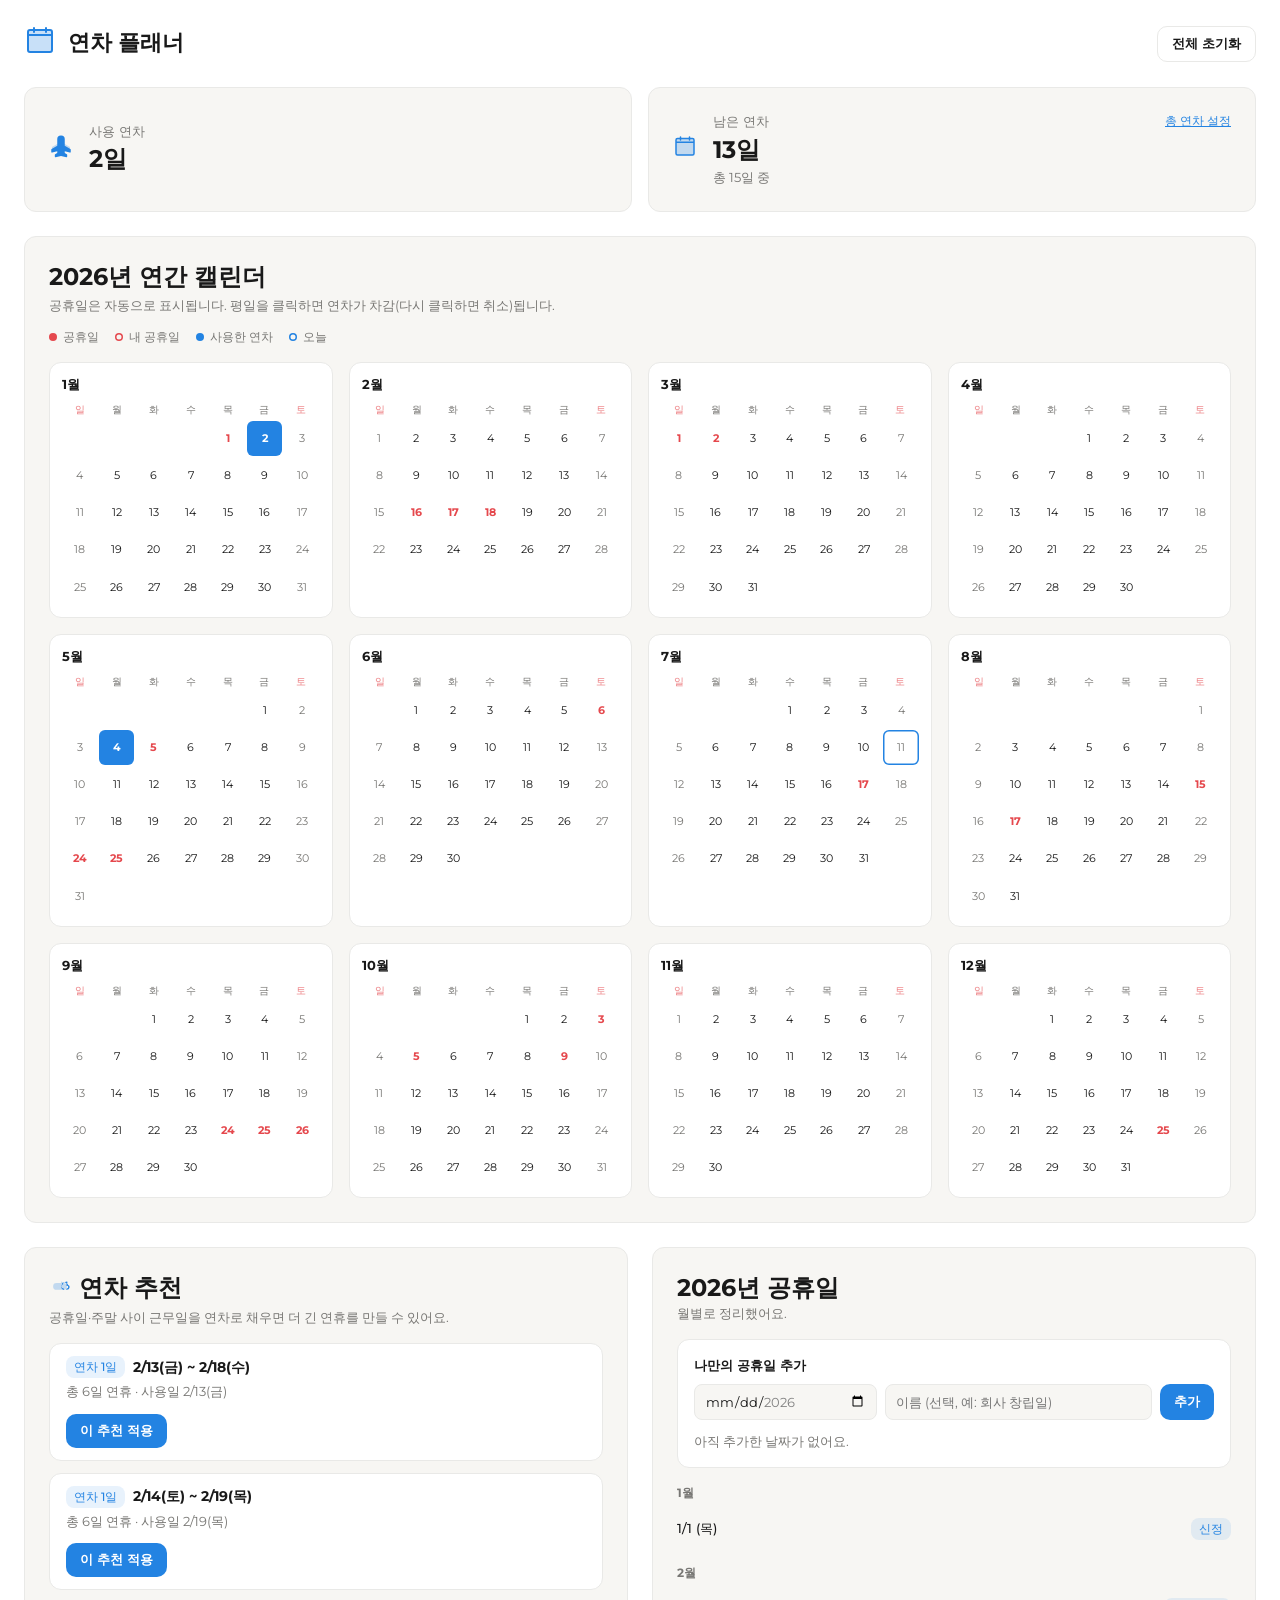
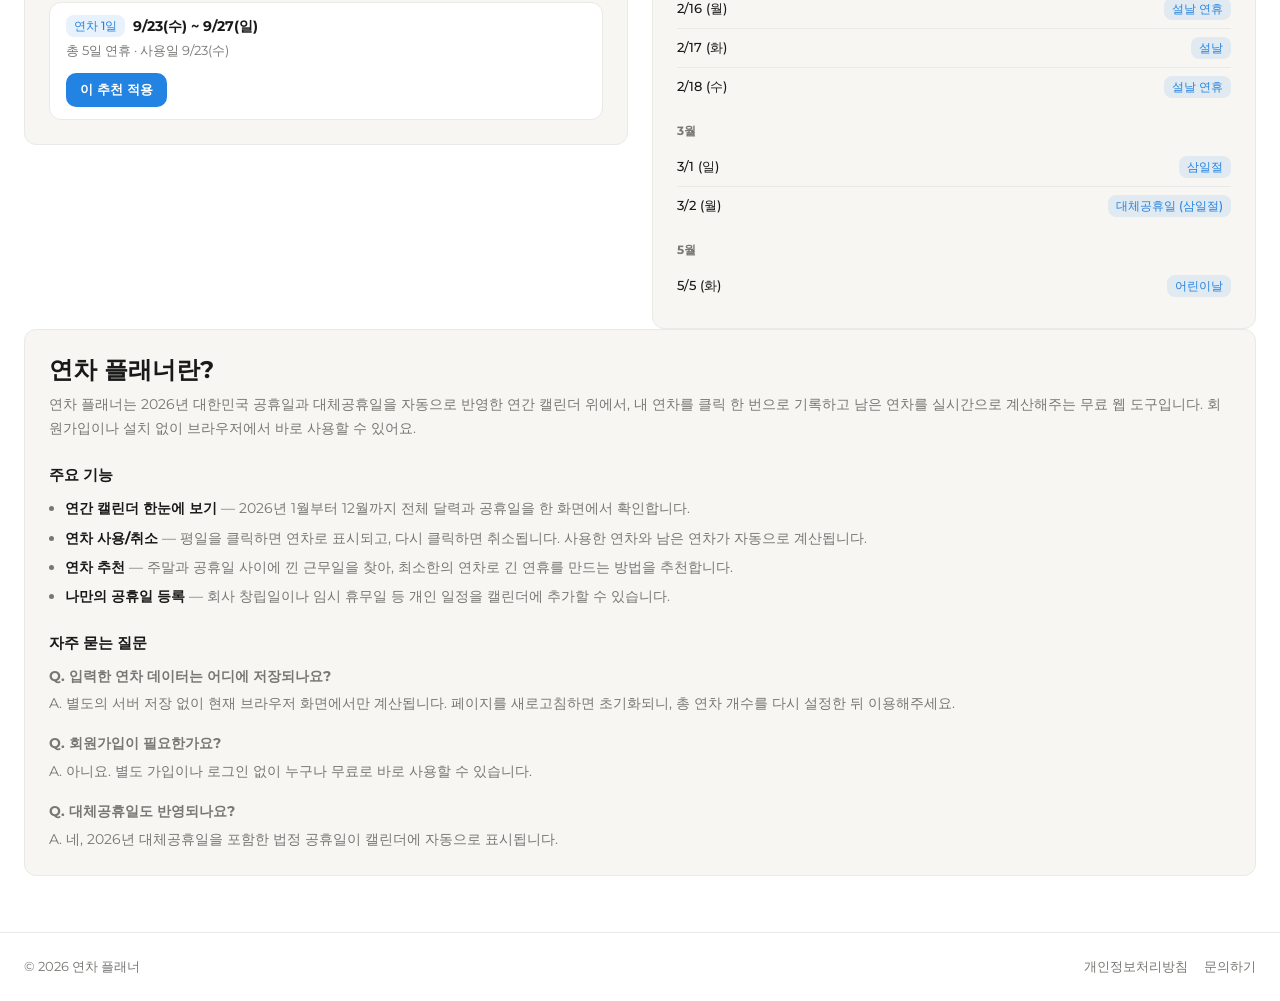
==== index.html @ 16764f4b "Add files via upload" ====
<!DOCTYPE html>
<html lang="ko">
<head>
<meta charset="UTF-8">
<meta name="viewport" content="width=device-width, initial-scale=1.0">
<title>연차 플래너 - 2026년 연차 캘린더 & 공휴일 확인</title>
<meta name="description" content="2026년 대한민국 공휴일과 연차를 한 화면에서 확인하세요. 남은 연차 자동 계산, 연휴를 늘리는 연차 추천, 나만의 회사 휴일 등록까지 무료로 제공하는 연차 플래너입니다.">
<meta name="keywords" content="연차 플래너, 연차 계산기, 2026년 공휴일, 연차 캘린더, 연차 추천, 대체공휴일, 연차 관리">
<meta name="author" content="연차 플래너">
<meta name="robots" content="index, follow">
<link rel="canonical" href="https://kym981128.github.io/calendar/">
<link rel="icon" href="favicon.svg" type="image/svg+xml">

<meta property="og:type" content="website">
<meta property="og:title" content="연차 플래너 - 2026년 연차 캘린더 & 공휴일 확인">
<meta property="og:description" content="2026년 공휴일과 연차를 한눈에 확인하고, 연차 추천으로 더 긴 연휴를 만들어보세요.">
<meta property="og:url" content="https://kym981128.github.io/calendar/">
<meta property="og:locale" content="ko_KR">
<meta name="twitter:card" content="summary">
<meta name="twitter:title" content="연차 플래너 - 2026년 연차 캘린더 & 공휴일 확인">
<meta name="twitter:description" content="2026년 공휴일과 연차를 한눈에 확인하고, 연차 추천으로 더 긴 연휴를 만들어보세요.">

<link rel="stylesheet" href="css/tokens.css">
<link rel="stylesheet" href="css/base.css">
<link rel="stylesheet" href="css/components.css">
<link rel="stylesheet" href="css/layout.css">

<script type="application/ld+json">
{
  "@context": "https://schema.org",
  "@type": "WebApplication",
  "name": "연차 플래너",
  "url": "https://kym981128.github.io/calendar/",
  "description": "2026년 대한민국 공휴일과 연차를 한 화면에서 확인하고 관리하는 무료 웹 도구입니다.",
  "applicationCategory": "UtilitiesApplication",
  "operatingSystem": "Any",
  "inLanguage": "ko",
  "offers": {
    "@type": "Offer",
    "price": "0",
    "priceCurrency": "KRW"
  }
}
</script>
</head>
<body>

<div class="app-shell">

  <header class="app-header">
    <div class="app-header-title">
      <div id="headerIcon"></div>
      <h1>연차 플래너</h1>
    </div>
    <button class="btn btn-outline btn-sm" id="resetAllBtn">전체 초기화</button>
  </header>

  <section class="stats-row">
    <div class="card stat-card">
      <div id="iconPlane"></div>
      <div>
        <div class="stat-label">사용 연차</div>
        <div class="stat-value" id="statUsed">0일</div>
      </div>
    </div>
    <div class="card stat-card">
      <div id="iconCalendar"></div>
      <div class="stat-card-body">
        <div class="stat-label-row">
          <span class="stat-label">남은 연차</span>
          <button type="button" class="stat-edit-btn" id="editTotalLeaveBtn">총 연차 설정</button>
        </div>
        <div class="stat-value" id="statRemaining">0일</div>
        <div class="text-sub" id="totalLeaveHint">총 0일 중</div>
      </div>
    </div>
  </section>

  <section class="card calendar-panel" id="calendarPanel">
    <div class="calendar-panel-header">
      <h2>2026년 연간 캘린더</h2>
      <p class="text-sub">공휴일은 자동으로 표시됩니다. 평일을 클릭하면 연차가 차감(다시 클릭하면 취소)됩니다.</p>
    </div>
    <div class="calendar-legend">
      <span class="legend-item"><i class="legend-dot legend-dot-holiday"></i>공휴일</span>
      <span class="legend-item"><i class="legend-dot legend-dot-custom"></i>내 공휴일</span>
      <span class="legend-item"><i class="legend-dot legend-dot-used"></i>사용한 연차</span>
      <span class="legend-item"><i class="legend-dot legend-dot-today"></i>오늘</span>
    </div>
    <div class="year-grid" id="yearGrid"></div>
  </section>

  <section class="bottom-grid">
    <div class="card recommend-card" id="recommendPanel">
      <div class="recommend-header">
        <div id="iconBrain"></div>
        <h2>연차 추천</h2>
      </div>
      <p class="text-sub">공휴일·주말 사이 근무일을 연차로 채우면 더 긴 연휴를 만들 수 있어요.</p>
      <div class="recommend-list" id="recommendList"></div>
    </div>
    <div class="card search-panel" id="searchPanel">
      <h2>2026년 공휴일</h2>
      <p class="text-sub">월별로 정리했어요.</p>

      <div class="custom-holiday-box">
        <div class="custom-holiday-box-title">나만의 공휴일 추가</div>
        <form id="customHolidayForm" class="custom-holiday-form">
          <input type="date" id="customHolidayDate" min="2026-01-01" max="2026-12-31" required>
          <input type="text" id="customHolidayName" placeholder="이름 (선택, 예: 회사 창립일)" maxlength="20">
          <button type="submit" class="btn btn-sm">추가</button>
        </form>
        <div class="custom-holiday-list" id="customHolidayList"></div>
      </div>

      <div class="holiday-list" id="holidayList"></div>
    </div>
  </section>

  <section class="card info-panel" id="aboutPanel">
    <h2>연차 플래너란?</h2>
    <p>연차 플래너는 2026년 대한민국 공휴일과 대체공휴일을 자동으로 반영한 연간 캘린더 위에서, 내 연차를 클릭 한 번으로 기록하고 남은 연차를 실시간으로 계산해주는 무료 웹 도구입니다. 회원가입이나 설치 없이 브라우저에서 바로 사용할 수 있어요.</p>

    <h3>주요 기능</h3>
    <ul class="info-list">
      <li><strong>연간 캘린더 한눈에 보기</strong> — 2026년 1월부터 12월까지 전체 달력과 공휴일을 한 화면에서 확인합니다.</li>
      <li><strong>연차 사용/취소</strong> — 평일을 클릭하면 연차로 표시되고, 다시 클릭하면 취소됩니다. 사용한 연차와 남은 연차가 자동으로 계산됩니다.</li>
      <li><strong>연차 추천</strong> — 주말과 공휴일 사이에 낀 근무일을 찾아, 최소한의 연차로 긴 연휴를 만드는 방법을 추천합니다.</li>
      <li><strong>나만의 공휴일 등록</strong> — 회사 창립일이나 임시 휴무일 등 개인 일정을 캘린더에 추가할 수 있습니다.</li>
    </ul>

    <h3>자주 묻는 질문</h3>
    <div class="faq-list">
      <div class="faq-item">
        <p class="faq-q">Q. 입력한 연차 데이터는 어디에 저장되나요?</p>
        <p class="faq-a">A. 별도의 서버 저장 없이 현재 브라우저 화면에서만 계산됩니다. 페이지를 새로고침하면 초기화되니, 총 연차 개수를 다시 설정한 뒤 이용해주세요.</p>
      </div>
      <div class="faq-item">
        <p class="faq-q">Q. 회원가입이 필요한가요?</p>
        <p class="faq-a">A. 아니요. 별도 가입이나 로그인 없이 누구나 무료로 바로 사용할 수 있습니다.</p>
      </div>
      <div class="faq-item">
        <p class="faq-q">Q. 대체공휴일도 반영되나요?</p>
        <p class="faq-a">A. 네, 2026년 대체공휴일을 포함한 법정 공휴일이 캘린더에 자동으로 표시됩니다.</p>
      </div>
    </div>
  </section>

</div>

<footer class="app-footer">
  <div class="app-footer-inner">
    <span>&copy; 2026 연차 플래너</span>
    <nav class="app-footer-nav">
      <a href="privacy.html">개인정보처리방침</a>
      <a href="mailto:kym981128@gmail.com">문의하기</a>
    </nav>
  </div>
</footer>

<script src="js/icons.js"></script>
<script src="js/data.js"></script>
<script src="js/calendar.js"></script>
<script src="js/holidays.js"></script>
<script src="js/recommend.js"></script>
<script src="js/stats.js"></script>
<script src="js/main.js"></script>
</body>
</html>
---- css/tokens.css ----
/* 디자인 시스템 변수 — 색 조합: 노션 · 모노톤 / 버튼: 라운드 / 폰트: Montserrat */
:root {
  --color-primary: #2383E2;
  --color-text: #191919;
  --color-sub: #787774;
  --color-bg: #FFFFFF;
  --color-surface: #F7F6F3;
  --color-border: #E9E9E7;
  --color-holiday: #E5484D; /* 공휴일 강조용 (모노톤 팔레트에 없는 보조 색상, 최소 범위로만 사용) */

  --radius-btn: 10px;
  --radius-card: 12px;
  --radius-tag: 8px;

  --font-family: 'Montserrat', sans-serif;

  --space-1: 4px;
  --space-2: 8px;
  --space-3: 12px;
  --space-4: 16px;
  --space-5: 24px;
  --space-6: 32px;
}
---- css/base.css ----
/* 폰트: Montserrat */
@import url('https://fonts.googleapis.com/css2?family=Montserrat:wght@400;500;700&display=swap');

*, *::before, *::after { box-sizing: border-box; margin: 0; padding: 0; }

html { -webkit-text-size-adjust: 100%; }

body {
  font-family: var(--font-family);
  background: var(--color-bg);
  color: var(--color-text);
  font-weight: 400;
  line-height: 1.5;
  -webkit-font-smoothing: antialiased;
}

h1, h2, h3 { font-weight: 700; line-height: 1.3; }

button { font-family: inherit; }

a { color: inherit; text-decoration: none; }

ul, ol { list-style: none; }
---- css/components.css ----
/* 버튼 모양: 라운드 */
.btn {
  border-radius: var(--radius-btn);
  padding: 12px 20px;
  font-weight: 700;
  background: var(--color-primary);
  color: #fff;
  border: none;
  cursor: pointer;
  transition: .15s;
  font-size: 14px;
}
.btn:hover { filter: brightness(.95); }

.btn.btn-outline {
  background: transparent;
  color: var(--color-text);
  border: 1px solid var(--color-border);
}
.btn.btn-outline:hover { background: var(--color-surface); filter: none; }

.btn.btn-sm { padding: 8px 14px; font-size: 13px; }

/* 아이콘: 듀오톤 (Phosphor duotone 스타일) */
.icon { width: 24px; height: 24px; flex-shrink: 0; }
.icon .primary { fill: currentColor; }
.icon .secondary { fill: currentColor; opacity: .25; }

/* 카드 */
.card {
  background: var(--color-surface);
  border: 1px solid var(--color-border);
  border-radius: var(--radius-card);
  padding: var(--space-5);
}

/* 통계 카드 */
.stat-card {
  display: flex;
  align-items: center;
  gap: var(--space-4);
}
.stat-card .icon { color: var(--color-primary); }
.stat-card .stat-label { font-size: 13px; color: var(--color-sub); font-weight: 500; }
.stat-card .stat-value { font-size: 24px; font-weight: 700; color: var(--color-text); }
.stat-card-body { flex: 1; }
.stat-label-row { display: flex; align-items: center; justify-content: space-between; gap: var(--space-2); }
.stat-edit-btn {
  border: none;
  background: none;
  color: var(--color-primary);
  font-size: 12px;
  font-weight: 500;
  cursor: pointer;
  text-decoration: underline;
  padding: 0;
}

/* 태그 (공휴일/연차종류 등) */
.tag {
  display: inline-flex;
  align-items: center;
  border-radius: var(--radius-tag);
  padding: 2px 8px;
  font-size: 12px;
  font-weight: 500;
  background: rgba(35, 131, 226, .1);
  color: var(--color-primary);
}
.tag.tag-sub { background: var(--color-border); color: var(--color-sub); }

/* 서브 텍스트 */
.text-sub { color: var(--color-sub); font-size: 13px; }

/* 미니 월(month) 캘린더 */
.mini-month {
  background: var(--color-bg);
  border: 1px solid var(--color-border);
  border-radius: var(--radius-card);
  padding: var(--space-3);
}
.mini-month-title {
  font-size: 13px;
  font-weight: 700;
  margin-bottom: var(--space-2);
}
.mini-month-weekdays {
  display: grid;
  grid-template-columns: repeat(7, 1fr);
  margin-bottom: 4px;
}
.mini-month-weekdays span {
  font-size: 10px;
  color: var(--color-sub);
  text-align: center;
}
.mini-month-weekdays span.is-weekend { color: var(--color-holiday); opacity: .7; }

.mini-month-days {
  display: grid;
  grid-template-columns: repeat(7, 1fr);
  gap: 2px;
}

.day {
  aspect-ratio: 1;
  display: flex;
  align-items: center;
  justify-content: center;
  font-size: 10.5px;
  font-family: inherit;
  border: none;
  border-radius: 6px;
  background: transparent;
  color: var(--color-text);
  cursor: pointer;
}
.day.is-empty { visibility: hidden; cursor: default; }
.day.is-weekend { color: var(--color-sub); }
.day.is-holiday {
  color: var(--color-holiday);
  font-weight: 700;
  cursor: default;
}
.day:disabled { cursor: default; }
.day:not(:disabled):not(.is-used):hover { background: var(--color-border); }
.day.is-used {
  background: var(--color-primary);
  color: #fff;
  font-weight: 700;
}
.day.is-today { box-shadow: inset 0 0 0 1.5px var(--color-primary); }
.day.is-today.is-used { box-shadow: inset 0 0 0 1.5px #fff; }

/* 나만의 공휴일(사용자 지정) 날짜 표시 */
.day.is-custom-holiday {
  position: relative;
  color: var(--color-holiday);
  font-weight: 700;
}
.day.is-custom-holiday::after {
  content: '';
  position: absolute;
  bottom: 2px;
  left: 50%;
  transform: translateX(-50%);
  width: 3px;
  height: 3px;
  border-radius: 50%;
  background: var(--color-holiday);
}

/* 공휴일 목록 */
.holiday-list {
  margin-top: var(--space-4);
  max-height: 420px;
  overflow-y: auto;
}
.holiday-group + .holiday-group { margin-top: var(--space-4); }
.holiday-group-title {
  font-size: 12px;
  font-weight: 700;
  color: var(--color-sub);
  margin-bottom: var(--space-2);
}
.holiday-row {
  display: flex;
  align-items: center;
  justify-content: space-between;
  padding: var(--space-2) 0;
  border-bottom: 1px solid var(--color-border);
  font-size: 13px;
}
.holiday-row:last-child { border-bottom: none; }
.holiday-date { color: var(--color-text); font-weight: 500; }
.holiday-row-right { display: flex; align-items: center; gap: 8px; }

/* 나만의 공휴일 추가 */
.custom-holiday-box {
  margin-top: var(--space-4);
  padding: var(--space-4);
  background: var(--color-bg);
  border: 1px solid var(--color-border);
  border-radius: var(--radius-card);
}
.custom-holiday-box-title { font-size: 13px; font-weight: 700; margin-bottom: var(--space-2); }
.custom-holiday-form {
  display: flex;
  flex-wrap: wrap;
  gap: 8px;
}
.custom-holiday-form input {
  font-family: inherit;
  font-size: 13px;
  padding: 8px 10px;
  border: 1px solid var(--color-border);
  border-radius: 8px;
  background: var(--color-surface);
  color: var(--color-text);
}
.custom-holiday-form input[type="date"] { flex: 1 1 140px; }
.custom-holiday-form input[type="text"] { flex: 2 1 180px; }
.custom-holiday-list { margin-top: var(--space-3); }
.custom-holiday-remove {
  border: none;
  background: none;
  color: var(--color-sub);
  font-size: 12px;
  cursor: pointer;
  text-decoration: underline;
}
.custom-holiday-remove:hover { color: var(--color-holiday); }

/* 추천 카드 */
.recommend-item {
  background: var(--color-bg);
  border: 1px solid var(--color-border);
  border-radius: var(--radius-card);
  padding: var(--space-3) var(--space-4);
}
.recommend-item-main {
  display: flex;
  align-items: center;
  gap: var(--space-2);
  margin-bottom: 4px;
}
.recommend-item-main strong { font-size: 14px; }
.recommend-item .text-sub { margin-bottom: var(--space-3); }
---- css/layout.css ----
.app-shell {
  max-width: 1400px;
  margin: 0 auto;
  padding: var(--space-5);
}

/* 헤더 */
.app-header {
  display: flex;
  align-items: center;
  justify-content: space-between;
  gap: var(--space-3);
  margin-bottom: var(--space-5);
}
.app-header-title { display: flex; align-items: center; gap: var(--space-3); }
.app-header .icon { color: var(--color-primary); width: 32px; height: 32px; }
.app-header h1 { font-size: 22px; }

/* 통계 3카드 */
.stats-row {
  display: grid;
  grid-template-columns: repeat(2, 1fr);
  gap: var(--space-4);
  margin-bottom: var(--space-5);
}

/* 연간 캘린더 패널 (전체 폭) */
.calendar-panel { margin-bottom: var(--space-5); }

.calendar-panel-header { margin-bottom: var(--space-3); }
.calendar-panel-header h2 { margin-bottom: var(--space-1); }

.calendar-legend {
  display: flex;
  gap: var(--space-4);
  margin-bottom: var(--space-4);
}
.legend-item { display: flex; align-items: center; gap: 6px; font-size: 12px; color: var(--color-sub); }
.legend-dot { width: 8px; height: 8px; border-radius: 50%; display: inline-block; }
.legend-dot-holiday { background: var(--color-holiday); }
.legend-dot-custom { background: transparent; box-shadow: inset 0 0 0 1.5px var(--color-holiday); }
.legend-dot-used { background: var(--color-primary); }
.legend-dot-today { background: transparent; box-shadow: inset 0 0 0 1.5px var(--color-primary); }

.year-grid {
  display: grid;
  grid-template-columns: repeat(4, 1fr);
  gap: var(--space-4);
}

/* 추천 + 검색/필터 (캘린더 아래 2단) */
.bottom-grid {
  display: grid;
  grid-template-columns: 1fr 1fr;
  gap: var(--space-5);
  align-items: start;
}

.recommend-header {
  display: flex;
  align-items: center;
  gap: var(--space-2);
  margin-bottom: var(--space-1);
}
.recommend-header .icon { color: var(--color-primary); width: 22px; height: 22px; }
.recommend-list { margin-top: var(--space-4); display: flex; flex-direction: column; gap: var(--space-3); }

/* 반응형 */
@media (max-width: 1100px) {
  .year-grid { grid-template-columns: repeat(3, 1fr); }
}

@media (max-width: 900px) {
  .bottom-grid { grid-template-columns: 1fr; }
}

@media (max-width: 700px) {
  .year-grid { grid-template-columns: repeat(2, 1fr); }
}

@media (max-width: 600px) {
  .stats-row { grid-template-columns: 1fr; }
  .app-shell { padding: var(--space-4); }
}

@media (max-width: 420px) {
  .year-grid { grid-template-columns: 1fr; }
}

/* 소개 / 이용안내 / FAQ */
.info-panel h2 { margin-bottom: var(--space-2); }
.info-panel h3 { font-size: 15px; margin: var(--space-5) 0 var(--space-3); }
.info-panel p { color: var(--color-sub); font-size: 14px; line-height: 1.7; }
.info-list { list-style: disc; padding-left: var(--space-4); color: var(--color-sub); font-size: 14px; line-height: 1.8; }
.info-list li { margin-bottom: var(--space-1); }
.info-list strong { color: var(--color-text); }

.faq-list { display: flex; flex-direction: column; gap: var(--space-4); }
.faq-item .faq-q { font-weight: 700; font-size: 14px; margin-bottom: var(--space-1); }
.faq-item .faq-a { color: var(--color-sub); font-size: 14px; line-height: 1.7; }

/* 푸터 */
.app-footer {
  border-top: 1px solid var(--color-border);
  margin-top: var(--space-6);
  padding: var(--space-5);
}
.app-footer-inner {
  max-width: 1400px;
  margin: 0 auto;
  display: flex;
  align-items: center;
  justify-content: space-between;
  flex-wrap: wrap;
  gap: var(--space-3);
  color: var(--color-sub);
  font-size: 13px;
}
.app-footer-nav { display: flex; gap: var(--space-4); }
.app-footer-nav a { color: var(--color-sub); text-decoration: none; }
.app-footer-nav a:hover { color: var(--color-primary); text-decoration: underline; }
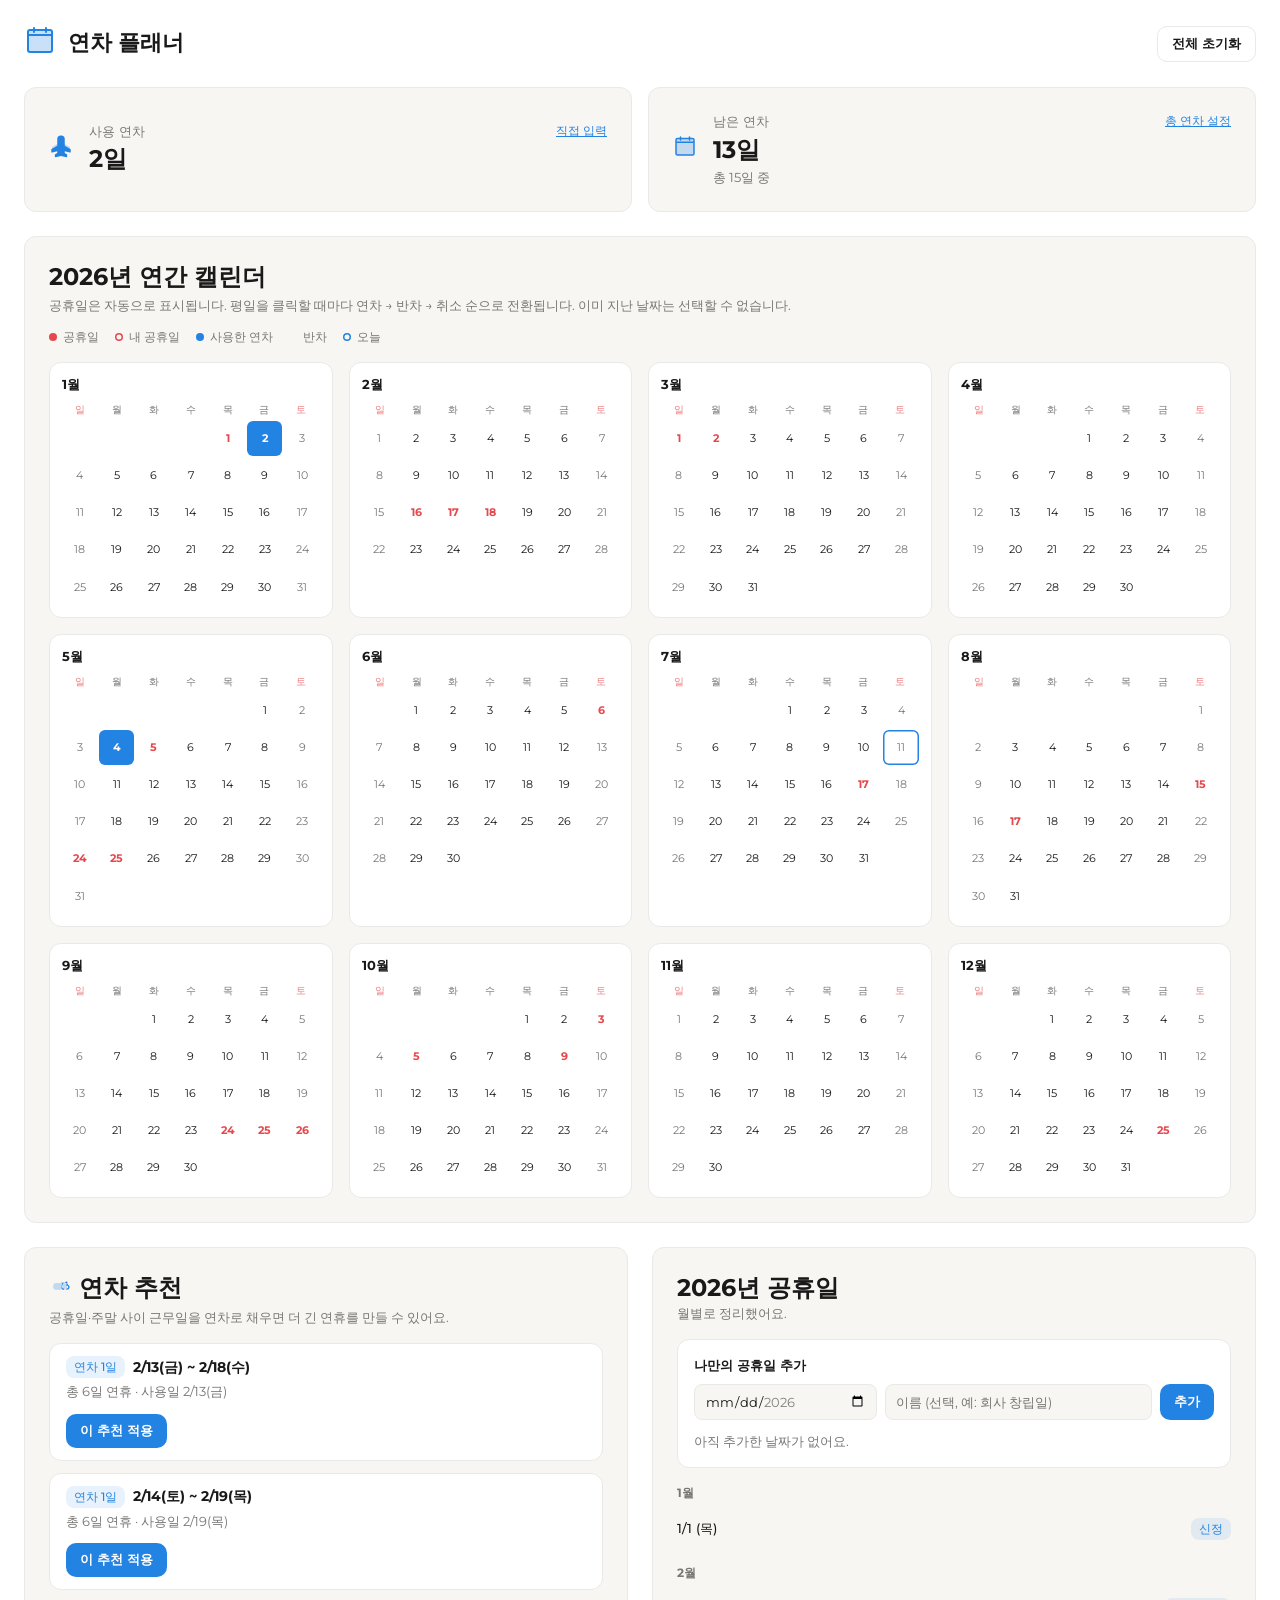
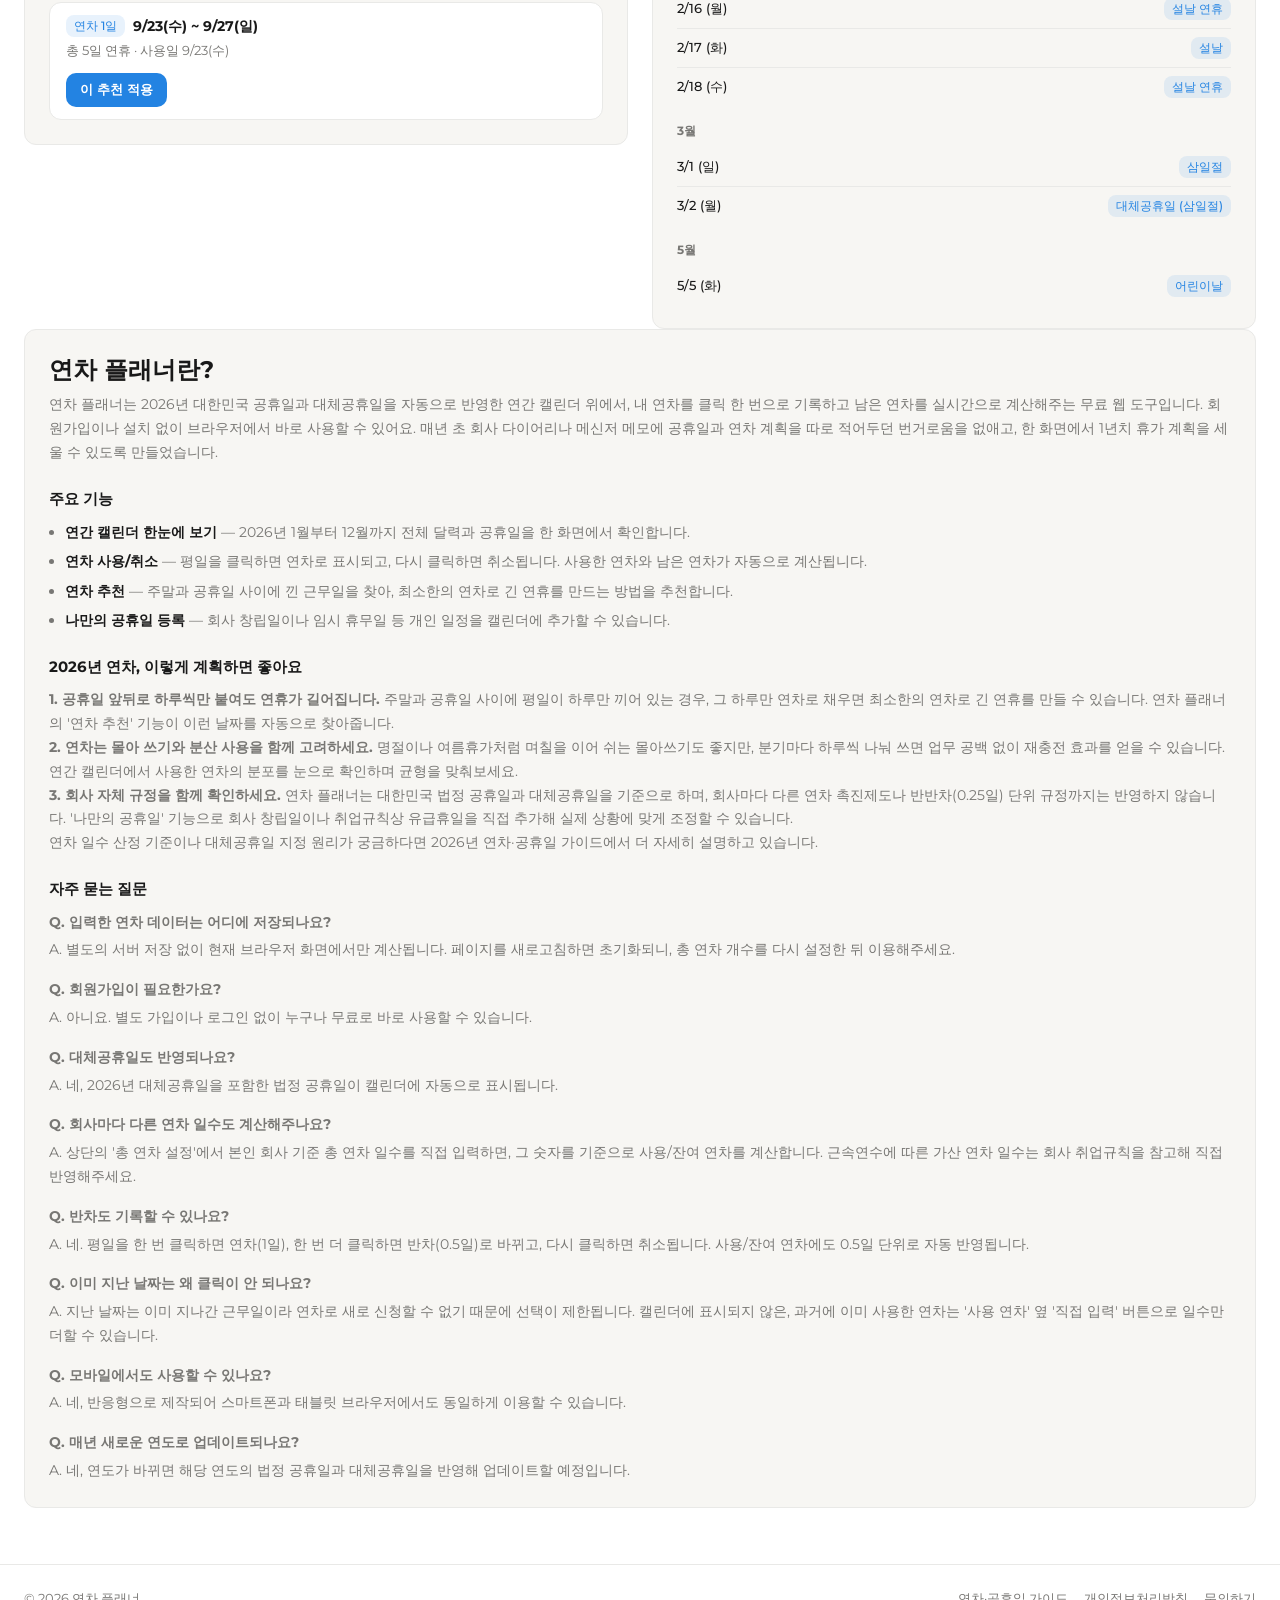
==== commit 5ddd5255: "Add files via upload" ====
--- a/index.html
+++ b/index.html
@@ -58,9 +58,13 @@
   <section class="stats-row">
     <div class="card stat-card">
       <div id="iconPlane"></div>
-      <div>
-        <div class="stat-label">사용 연차</div>
+      <div class="stat-card-body">
+        <div class="stat-label-row">
+          <span class="stat-label">사용 연차</span>
+          <button type="button" class="stat-edit-btn" id="editManualUsedBtn">직접 입력</button>
+        </div>
         <div class="stat-value" id="statUsed">0일</div>
+        <div class="text-sub" id="manualUsedHint"></div>
       </div>
     </div>
     <div class="card stat-card">
@@ -79,12 +83,13 @@
   <section class="card calendar-panel" id="calendarPanel">
     <div class="calendar-panel-header">
       <h2>2026년 연간 캘린더</h2>
-      <p class="text-sub">공휴일은 자동으로 표시됩니다. 평일을 클릭하면 연차가 차감(다시 클릭하면 취소)됩니다.</p>
+      <p class="text-sub">공휴일은 자동으로 표시됩니다. 평일을 클릭할 때마다 연차 → 반차 → 취소 순으로 전환됩니다. 이미 지난 날짜는 선택할 수 없습니다.</p>
     </div>
     <div class="calendar-legend">
       <span class="legend-item"><i class="legend-dot legend-dot-holiday"></i>공휴일</span>
       <span class="legend-item"><i class="legend-dot legend-dot-custom"></i>내 공휴일</span>
       <span class="legend-item"><i class="legend-dot legend-dot-used"></i>사용한 연차</span>
+      <span class="legend-item"><i class="legend-dot legend-dot-half"></i>반차</span>
       <span class="legend-item"><i class="legend-dot legend-dot-today"></i>오늘</span>
     </div>
     <div class="year-grid" id="yearGrid"></div>
@@ -119,7 +124,7 @@
 
   <section class="card info-panel" id="aboutPanel">
     <h2>연차 플래너란?</h2>
-    <p>연차 플래너는 2026년 대한민국 공휴일과 대체공휴일을 자동으로 반영한 연간 캘린더 위에서, 내 연차를 클릭 한 번으로 기록하고 남은 연차를 실시간으로 계산해주는 무료 웹 도구입니다. 회원가입이나 설치 없이 브라우저에서 바로 사용할 수 있어요.</p>
+    <p>연차 플래너는 2026년 대한민국 공휴일과 대체공휴일을 자동으로 반영한 연간 캘린더 위에서, 내 연차를 클릭 한 번으로 기록하고 남은 연차를 실시간으로 계산해주는 무료 웹 도구입니다. 회원가입이나 설치 없이 브라우저에서 바로 사용할 수 있어요. 매년 초 회사 다이어리나 메신저 메모에 공휴일과 연차 계획을 따로 적어두던 번거로움을 없애고, 한 화면에서 1년치 휴가 계획을 세울 수 있도록 만들었습니다.</p>
 
     <h3>주요 기능</h3>
     <ul class="info-list">
@@ -129,6 +134,12 @@
       <li><strong>나만의 공휴일 등록</strong> — 회사 창립일이나 임시 휴무일 등 개인 일정을 캘린더에 추가할 수 있습니다.</li>
     </ul>
 
+    <h3>2026년 연차, 이렇게 계획하면 좋아요</h3>
+    <p><strong>1. 공휴일 앞뒤로 하루씩만 붙여도 연휴가 길어집니다.</strong> 주말과 공휴일 사이에 평일이 하루만 끼어 있는 경우, 그 하루만 연차로 채우면 최소한의 연차로 긴 연휴를 만들 수 있습니다. 연차 플래너의 '연차 추천' 기능이 이런 날짜를 자동으로 찾아줍니다.</p>
+    <p><strong>2. 연차는 몰아 쓰기와 분산 사용을 함께 고려하세요.</strong> 명절이나 여름휴가처럼 며칠을 이어 쉬는 몰아쓰기도 좋지만, 분기마다 하루씩 나눠 쓰면 업무 공백 없이 재충전 효과를 얻을 수 있습니다. 연간 캘린더에서 사용한 연차의 분포를 눈으로 확인하며 균형을 맞춰보세요.</p>
+    <p><strong>3. 회사 자체 규정을 함께 확인하세요.</strong> 연차 플래너는 대한민국 법정 공휴일과 대체공휴일을 기준으로 하며, 회사마다 다른 연차 촉진제도나 반반차(0.25일) 단위 규정까지는 반영하지 않습니다. '나만의 공휴일' 기능으로 회사 창립일이나 취업규칙상 유급휴일을 직접 추가해 실제 상황에 맞게 조정할 수 있습니다.</p>
+    <p>연차 일수 산정 기준이나 대체공휴일 지정 원리가 궁금하다면 <a href="guide.html">2026년 연차·공휴일 가이드</a>에서 더 자세히 설명하고 있습니다.</p>
+
     <h3>자주 묻는 질문</h3>
     <div class="faq-list">
       <div class="faq-item">
@@ -142,6 +153,26 @@
       <div class="faq-item">
         <p class="faq-q">Q. 대체공휴일도 반영되나요?</p>
         <p class="faq-a">A. 네, 2026년 대체공휴일을 포함한 법정 공휴일이 캘린더에 자동으로 표시됩니다.</p>
+      </div>
+      <div class="faq-item">
+        <p class="faq-q">Q. 회사마다 다른 연차 일수도 계산해주나요?</p>
+        <p class="faq-a">A. 상단의 '총 연차 설정'에서 본인 회사 기준 총 연차 일수를 직접 입력하면, 그 숫자를 기준으로 사용/잔여 연차를 계산합니다. 근속연수에 따른 가산 연차 일수는 회사 취업규칙을 참고해 직접 반영해주세요.</p>
+      </div>
+      <div class="faq-item">
+        <p class="faq-q">Q. 반차도 기록할 수 있나요?</p>
+        <p class="faq-a">A. 네. 평일을 한 번 클릭하면 연차(1일), 한 번 더 클릭하면 반차(0.5일)로 바뀌고, 다시 클릭하면 취소됩니다. 사용/잔여 연차에도 0.5일 단위로 자동 반영됩니다.</p>
+      </div>
+      <div class="faq-item">
+        <p class="faq-q">Q. 이미 지난 날짜는 왜 클릭이 안 되나요?</p>
+        <p class="faq-a">A. 지난 날짜는 이미 지나간 근무일이라 연차로 새로 신청할 수 없기 때문에 선택이 제한됩니다. 캘린더에 표시되지 않은, 과거에 이미 사용한 연차는 '사용 연차' 옆 '직접 입력' 버튼으로 일수만 더할 수 있습니다.</p>
+      </div>
+      <div class="faq-item">
+        <p class="faq-q">Q. 모바일에서도 사용할 수 있나요?</p>
+        <p class="faq-a">A. 네, 반응형으로 제작되어 스마트폰과 태블릿 브라우저에서도 동일하게 이용할 수 있습니다.</p>
+      </div>
+      <div class="faq-item">
+        <p class="faq-q">Q. 매년 새로운 연도로 업데이트되나요?</p>
+        <p class="faq-a">A. 네, 연도가 바뀌면 해당 연도의 법정 공휴일과 대체공휴일을 반영해 업데이트할 예정입니다.</p>
       </div>
     </div>
   </section>
@@ -152,6 +183,7 @@
   <div class="app-footer-inner">
     <span>&copy; 2026 연차 플래너</span>
     <nav class="app-footer-nav">
+      <a href="guide.html">연차·공휴일 가이드</a>
       <a href="privacy.html">개인정보처리방침</a>
       <a href="mailto:kym981128@gmail.com">문의하기</a>
     </nav>
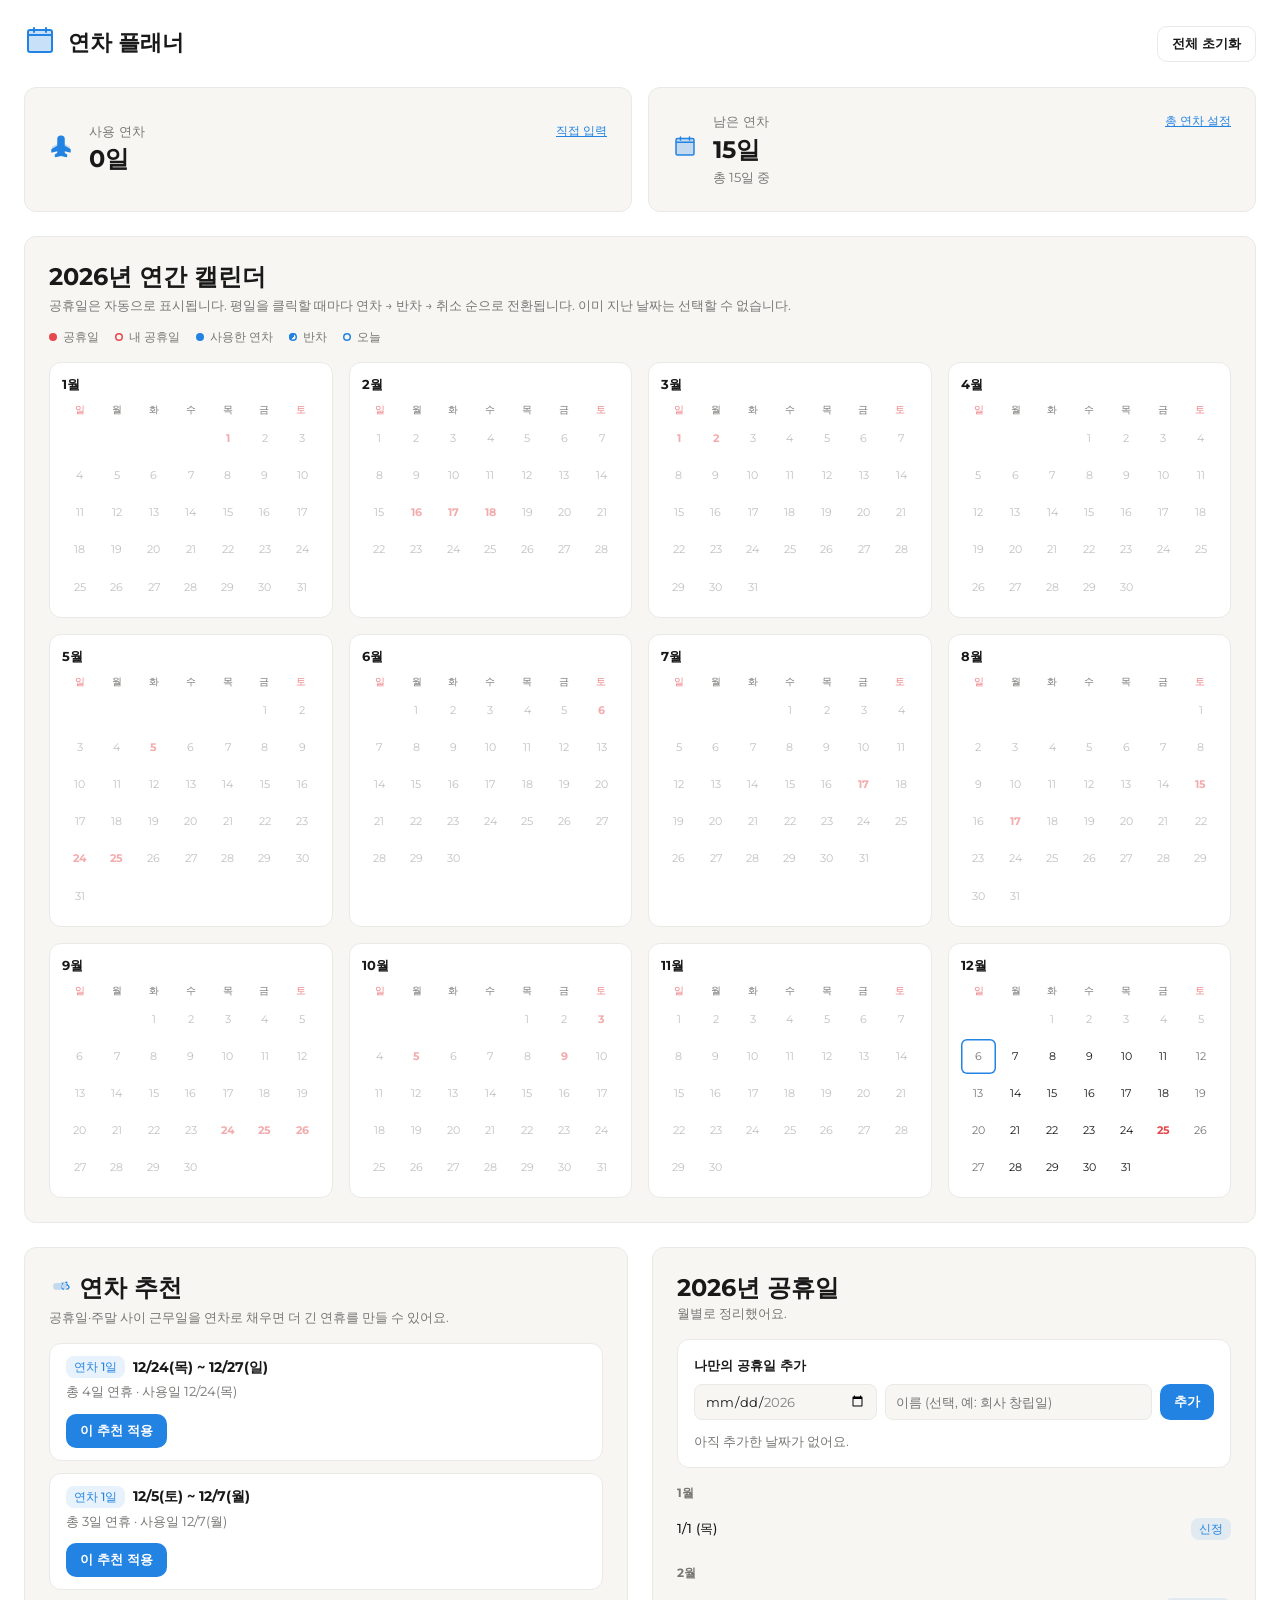
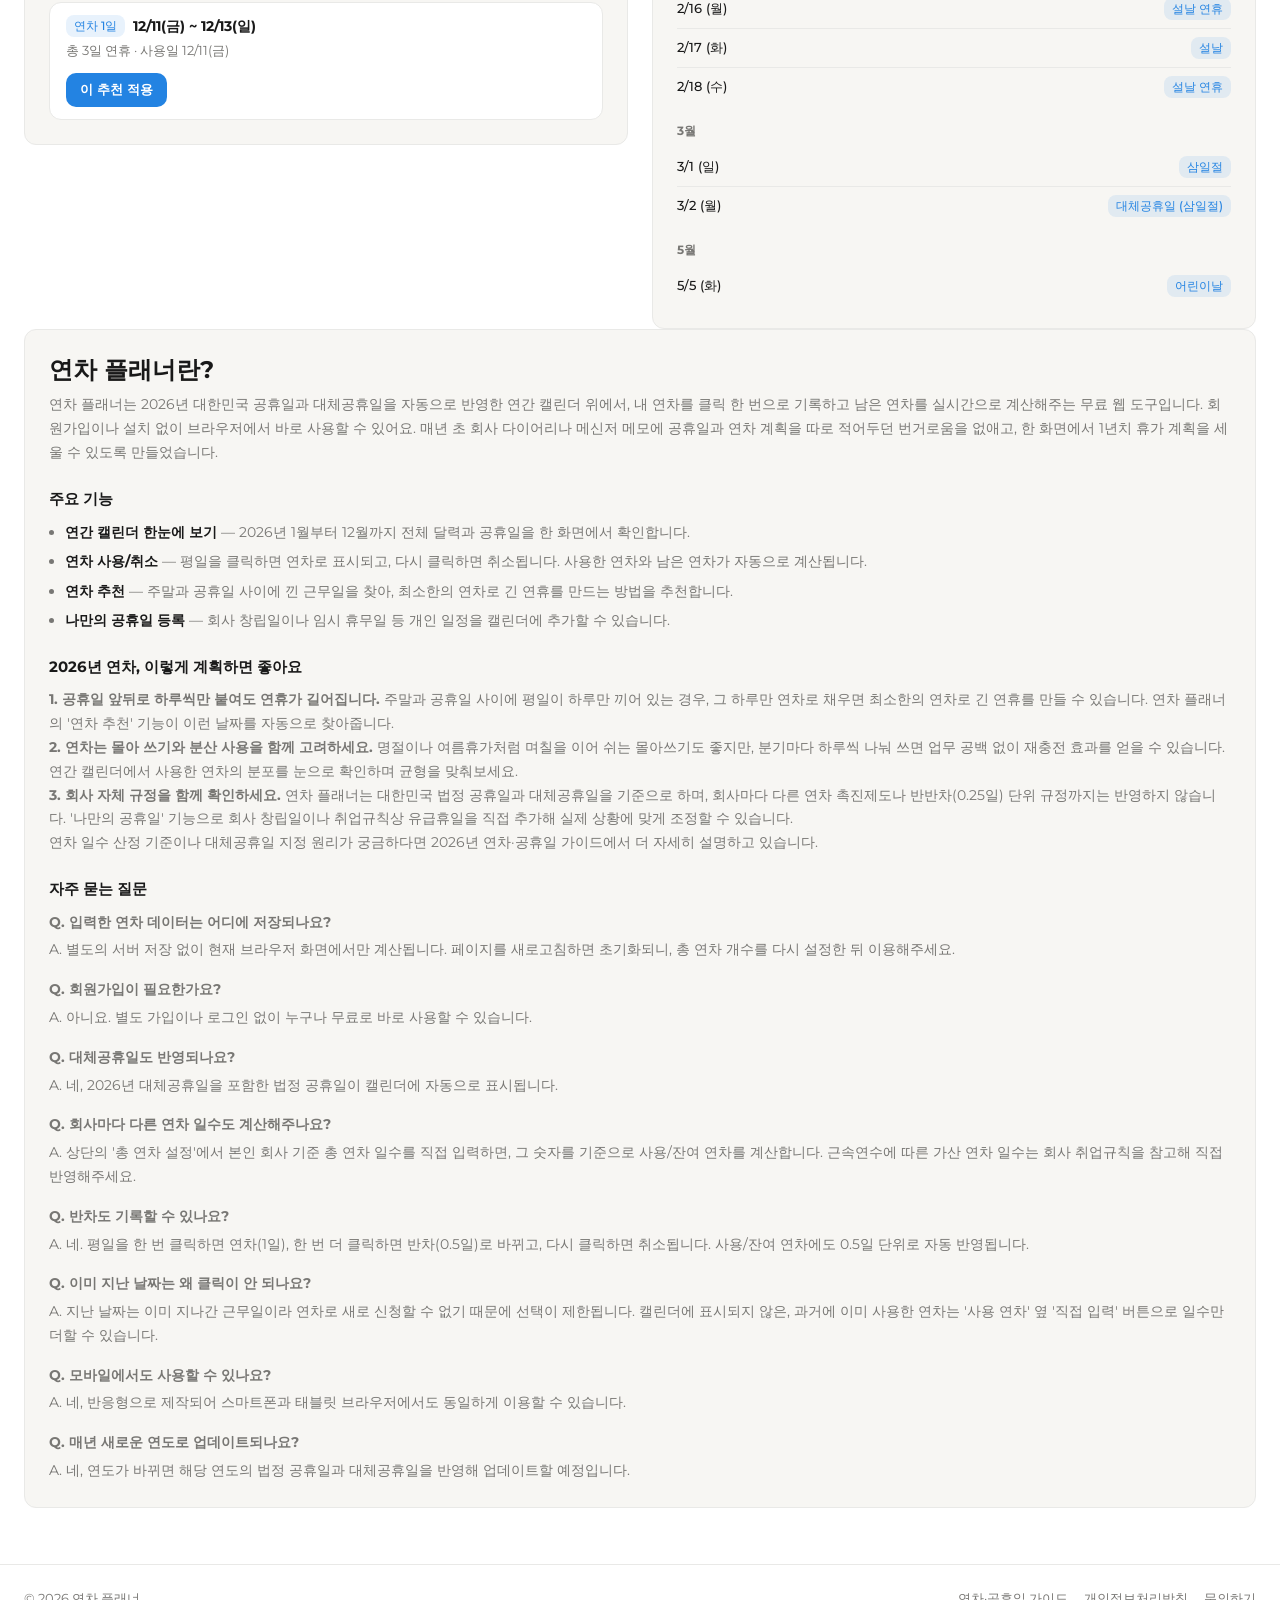
==== commit 56df7fc4: "Add files via upload" ====
--- a/index.html
+++ b/index.html
@@ -1,6 +1,8 @@
 <!DOCTYPE html>
 <html lang="ko">
 <head>
+<meta name="google-site-verification" content="qfntPKoLOPkdIbjdAfLNcV8YXRVJ-2KYeBwmfeif4Jw" />
+<meta name="google-adsense-account" content="ca-pub-5515675358681382">
 <meta charset="UTF-8">
 <meta name="viewport" content="width=device-width, initial-scale=1.0">
 <title>연차 플래너 - 2026년 연차 캘린더 & 공휴일 확인</title>
--- a/css/components.css
+++ b/css/components.css
@@ -117,6 +117,7 @@
 }
 .day.is-empty { visibility: hidden; cursor: default; }
 .day.is-weekend { color: var(--color-sub); }
+.day.is-past { color: var(--color-sub); opacity: .45; }
 .day.is-holiday {
   color: var(--color-holiday);
   font-weight: 700;
@@ -127,6 +128,12 @@
 .day.is-used {
   background: var(--color-primary);
   color: #fff;
+  font-weight: 700;
+}
+.day.is-half {
+  background: linear-gradient(135deg, var(--color-primary) 50%, transparent 50%);
+  box-shadow: inset 0 0 0 1.5px var(--color-primary);
+  color: var(--color-text);
   font-weight: 700;
 }
 .day.is-today { box-shadow: inset 0 0 0 1.5px var(--color-primary); }
--- a/css/layout.css
+++ b/css/layout.css
@@ -40,6 +40,7 @@
 .legend-dot-holiday { background: var(--color-holiday); }
 .legend-dot-custom { background: transparent; box-shadow: inset 0 0 0 1.5px var(--color-holiday); }
 .legend-dot-used { background: var(--color-primary); }
+.legend-dot-half { background: linear-gradient(135deg, var(--color-primary) 50%, transparent 50%); box-shadow: inset 0 0 0 1.5px var(--color-primary); }
 .legend-dot-today { background: transparent; box-shadow: inset 0 0 0 1.5px var(--color-primary); }
 
 .year-grid {
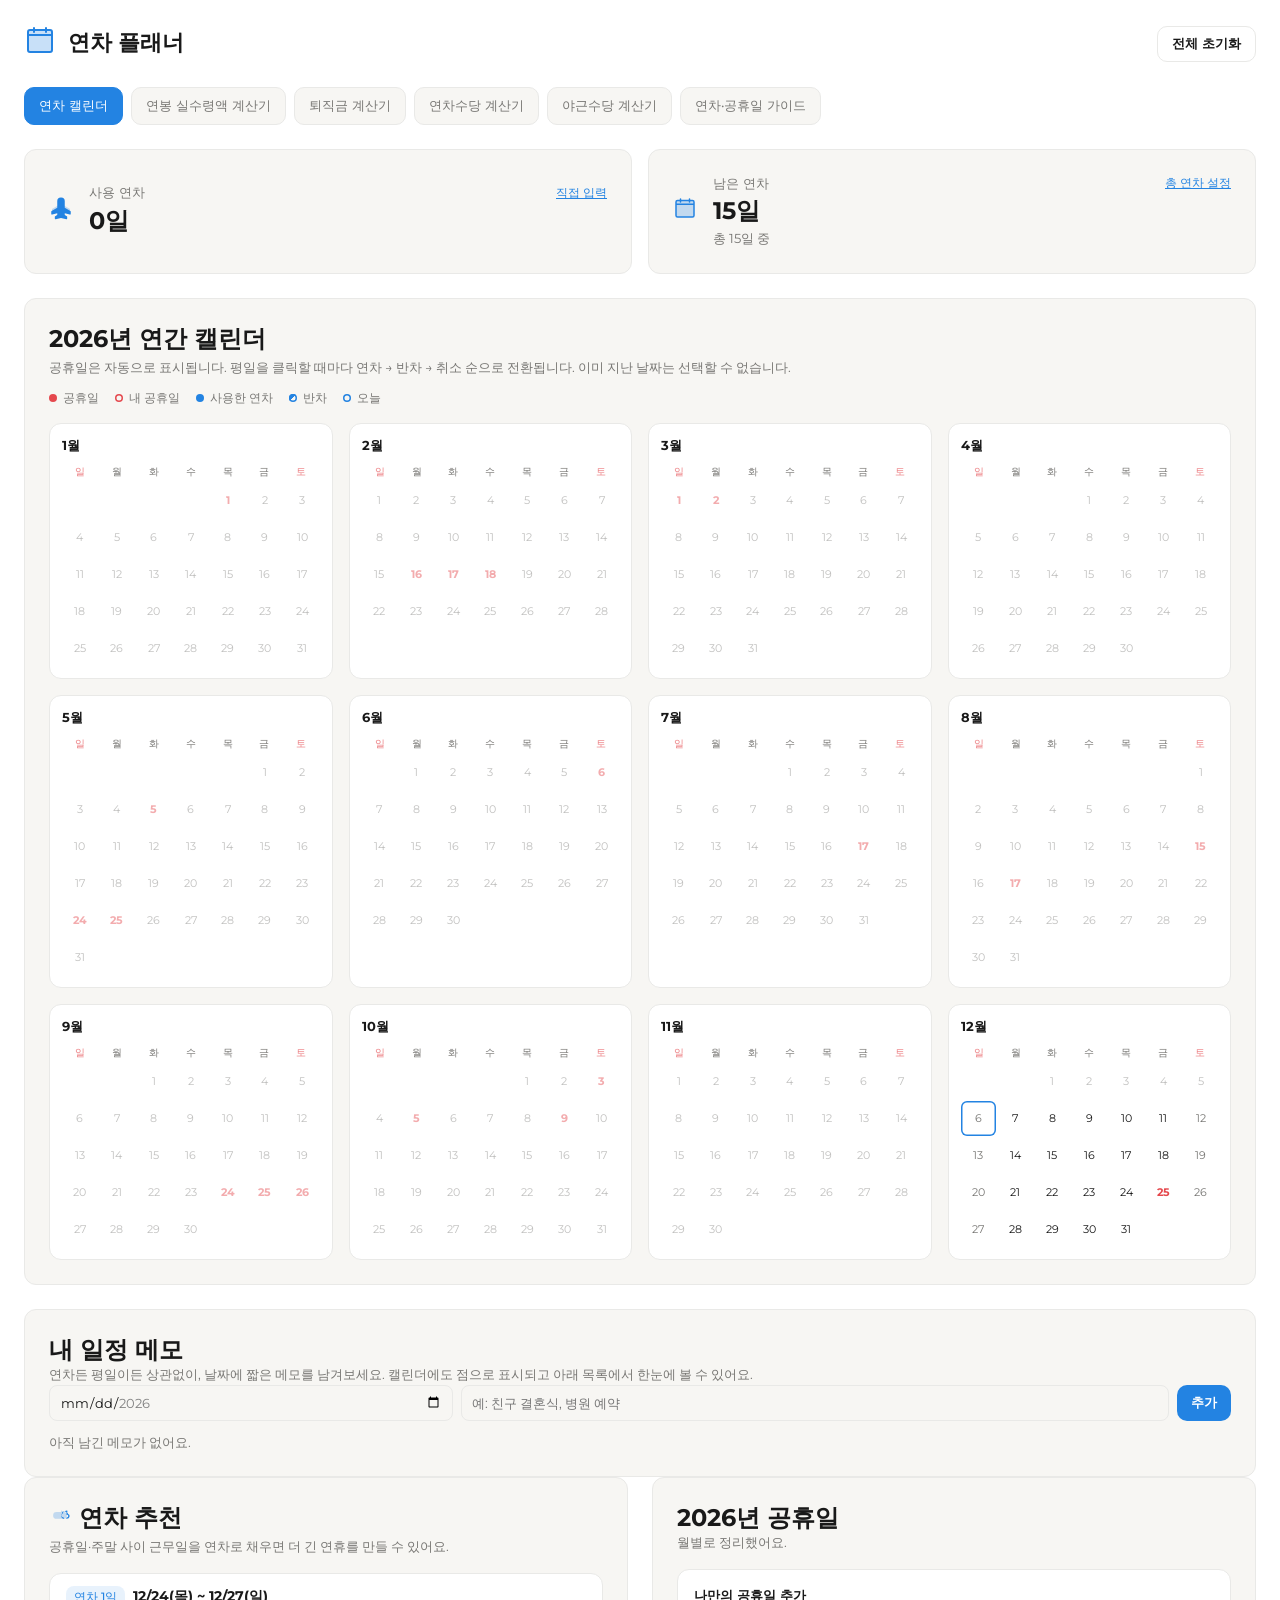
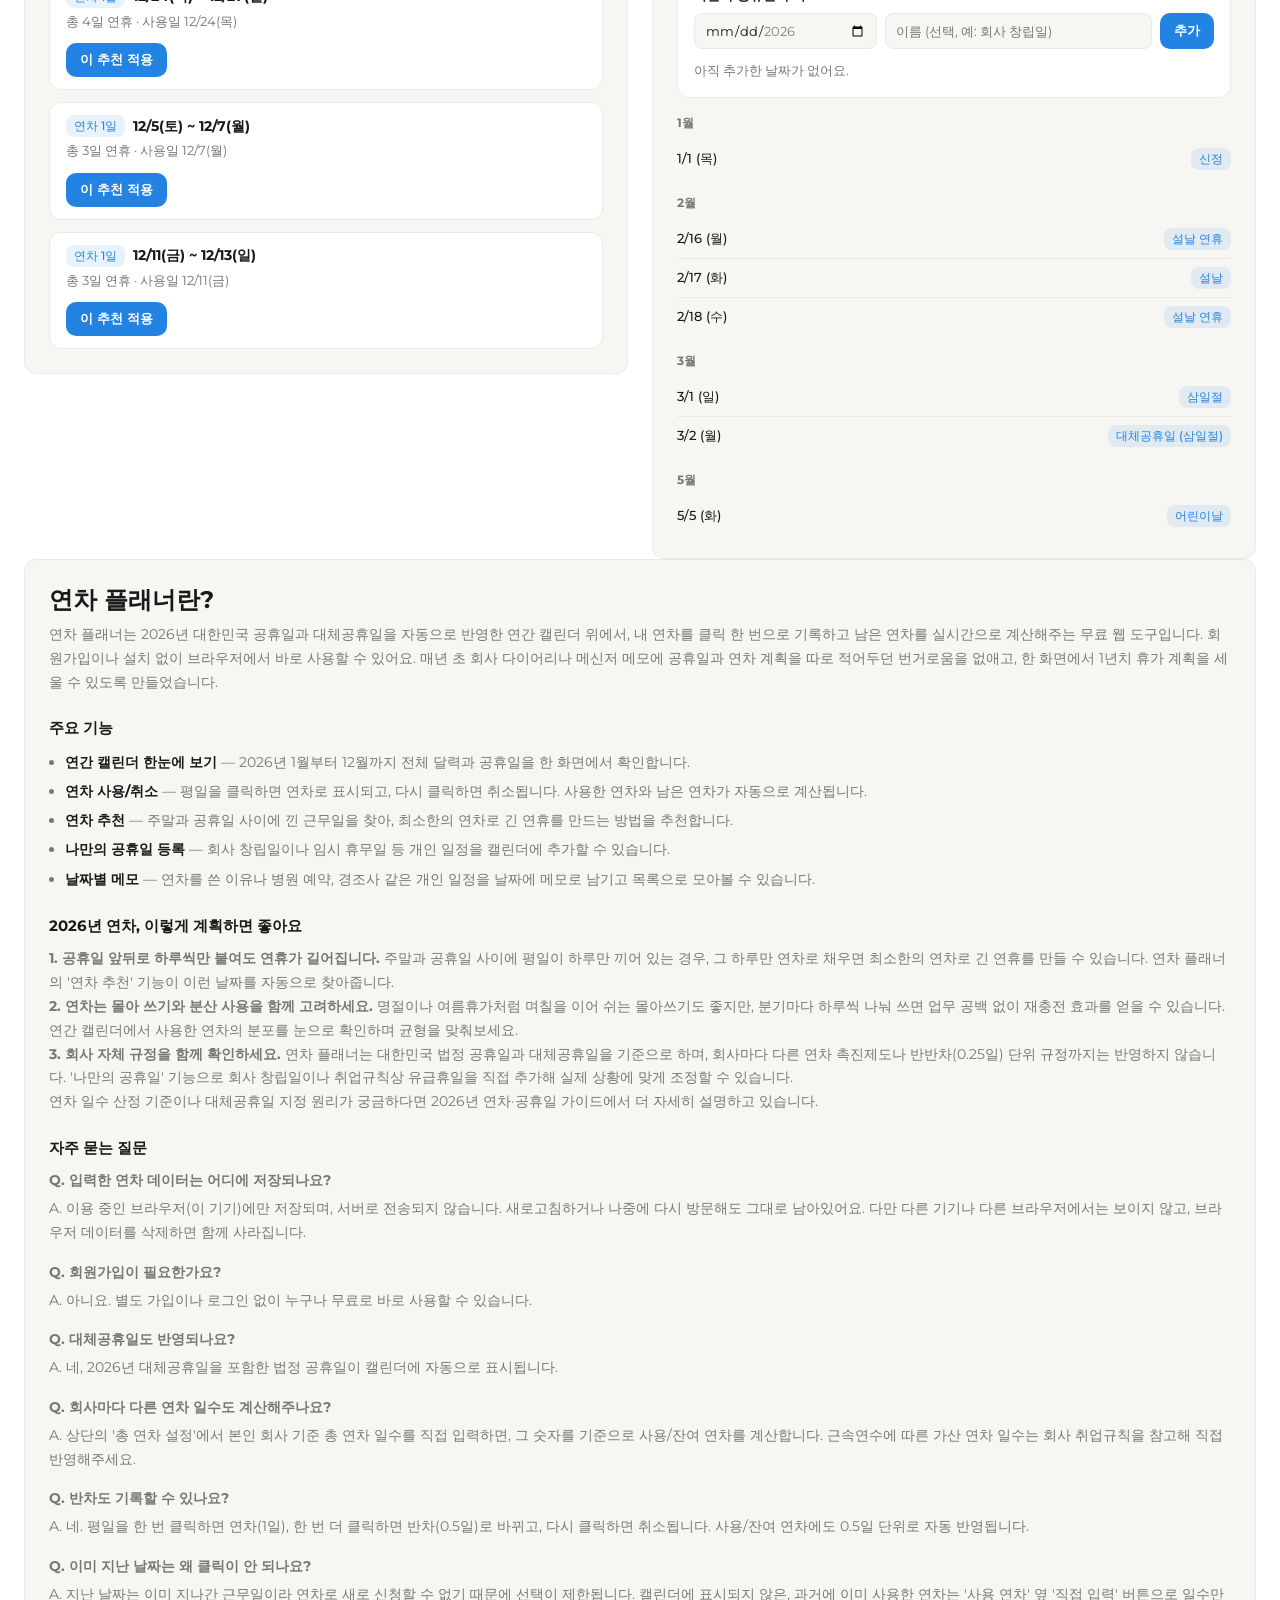
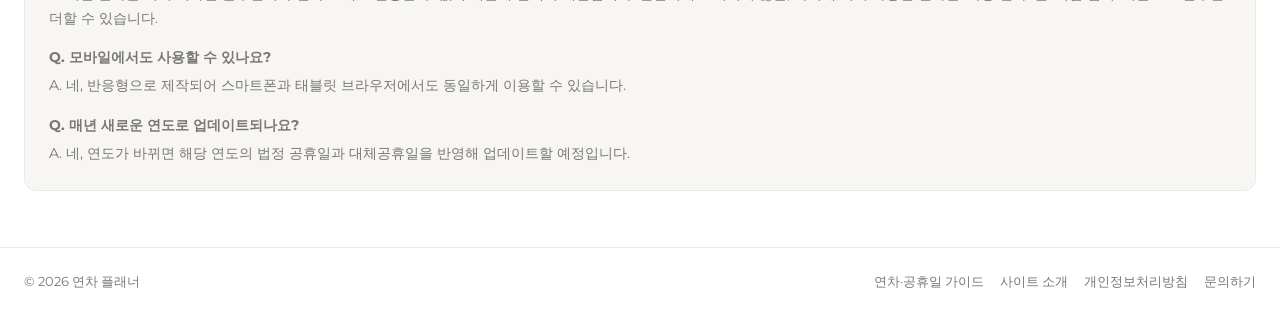
==== commit 1f951a5b: "Add files via upload" ====
--- a/index.html
+++ b/index.html
@@ -57,6 +57,15 @@
     <button class="btn btn-outline btn-sm" id="resetAllBtn">전체 초기화</button>
   </header>
 
+  <nav class="site-nav">
+    <a href="index.html" class="is-active">연차 캘린더</a>
+    <a href="salary.html">연봉 실수령액 계산기</a>
+    <a href="severance.html">퇴직금 계산기</a>
+    <a href="leave-payout.html">연차수당 계산기</a>
+    <a href="overtime.html">야근수당 계산기</a>
+    <a href="guide.html">연차·공휴일 가이드</a>
+  </nav>
+
   <section class="stats-row">
     <div class="card stat-card">
       <div id="iconPlane"></div>
@@ -97,6 +106,17 @@
     <div class="year-grid" id="yearGrid"></div>
   </section>
 
+  <section class="card memo-panel" id="memoPanel">
+    <h2>내 일정 메모</h2>
+    <p class="text-sub">연차든 평일이든 상관없이, 날짜에 짧은 메모를 남겨보세요. 캘린더에도 점으로 표시되고 아래 목록에서 한눈에 볼 수 있어요.</p>
+    <form id="memoForm" class="custom-holiday-form">
+      <input type="date" id="memoDate" min="2026-01-01" max="2026-12-31" required>
+      <input type="text" id="memoText" placeholder="예: 친구 결혼식, 병원 예약" maxlength="30" required>
+      <button type="submit" class="btn btn-sm">추가</button>
+    </form>
+    <div class="custom-holiday-list" id="memoList"></div>
+  </section>
+
   <section class="bottom-grid">
     <div class="card recommend-card" id="recommendPanel">
       <div class="recommend-header">
@@ -134,6 +154,7 @@
       <li><strong>연차 사용/취소</strong> — 평일을 클릭하면 연차로 표시되고, 다시 클릭하면 취소됩니다. 사용한 연차와 남은 연차가 자동으로 계산됩니다.</li>
       <li><strong>연차 추천</strong> — 주말과 공휴일 사이에 낀 근무일을 찾아, 최소한의 연차로 긴 연휴를 만드는 방법을 추천합니다.</li>
       <li><strong>나만의 공휴일 등록</strong> — 회사 창립일이나 임시 휴무일 등 개인 일정을 캘린더에 추가할 수 있습니다.</li>
+      <li><strong>날짜별 메모</strong> — 연차를 쓴 이유나 병원 예약, 경조사 같은 개인 일정을 날짜에 메모로 남기고 목록으로 모아볼 수 있습니다.</li>
     </ul>
 
     <h3>2026년 연차, 이렇게 계획하면 좋아요</h3>
@@ -146,7 +167,7 @@
     <div class="faq-list">
       <div class="faq-item">
         <p class="faq-q">Q. 입력한 연차 데이터는 어디에 저장되나요?</p>
-        <p class="faq-a">A. 별도의 서버 저장 없이 현재 브라우저 화면에서만 계산됩니다. 페이지를 새로고침하면 초기화되니, 총 연차 개수를 다시 설정한 뒤 이용해주세요.</p>
+        <p class="faq-a">A. 이용 중인 브라우저(이 기기)에만 저장되며, 서버로 전송되지 않습니다. 새로고침하거나 나중에 다시 방문해도 그대로 남아있어요. 다만 다른 기기나 다른 브라우저에서는 보이지 않고, 브라우저 데이터를 삭제하면 함께 사라집니다.</p>
       </div>
       <div class="faq-item">
         <p class="faq-q">Q. 회원가입이 필요한가요?</p>
@@ -186,6 +207,7 @@
     <span>&copy; 2026 연차 플래너</span>
     <nav class="app-footer-nav">
       <a href="guide.html">연차·공휴일 가이드</a>
+      <a href="about.html">사이트 소개</a>
       <a href="privacy.html">개인정보처리방침</a>
       <a href="mailto:kym981128@gmail.com">문의하기</a>
     </nav>
@@ -198,6 +220,7 @@
 <script src="js/holidays.js"></script>
 <script src="js/recommend.js"></script>
 <script src="js/stats.js"></script>
+<script src="js/memo.js"></script>
 <script src="js/main.js"></script>
 </body>
 </html>
--- a/css/components.css
+++ b/css/components.css
@@ -138,6 +138,25 @@
 }
 .day.is-today { box-shadow: inset 0 0 0 1.5px var(--color-primary); }
 .day.is-today.is-used { box-shadow: inset 0 0 0 1.5px #fff; }
+
+/* 메모가 있는 날짜 표시 (우측 상단 점) */
+.day.has-memo {
+  position: relative;
+}
+.day.has-memo::before {
+  content: '';
+  position: absolute;
+  top: 3px;
+  right: 3px;
+  width: 4px;
+  height: 4px;
+  border-radius: 50%;
+  background: var(--color-sub);
+}
+.day.is-used.has-memo::before,
+.day.is-half.has-memo::before {
+  background: #fff;
+}
 
 /* 나만의 공휴일(사용자 지정) 날짜 표시 */
 .day.is-custom-holiday {
--- a/css/layout.css
+++ b/css/layout.css
@@ -15,6 +15,25 @@
 .app-header-title { display: flex; align-items: center; gap: var(--space-3); }
 .app-header .icon { color: var(--color-primary); width: 32px; height: 32px; }
 .app-header h1 { font-size: 22px; }
+
+/* 사이트 공통 상단 내비게이션 (캘린더/미니 도구/가이드 간 이동) */
+.site-nav {
+  display: flex;
+  flex-wrap: wrap;
+  gap: var(--space-2);
+  margin-bottom: var(--space-5);
+}
+.site-nav a {
+  font-size: 13px;
+  font-weight: 500;
+  color: var(--color-sub);
+  padding: 8px 14px;
+  border-radius: var(--radius-btn);
+  border: 1px solid var(--color-border);
+  background: var(--color-surface);
+}
+.site-nav a:hover { color: var(--color-text); background: var(--color-bg); }
+.site-nav a.is-active { color: #fff; background: var(--color-primary); border-color: var(--color-primary); }
 
 /* 통계 3카드 */
 .stats-row {
